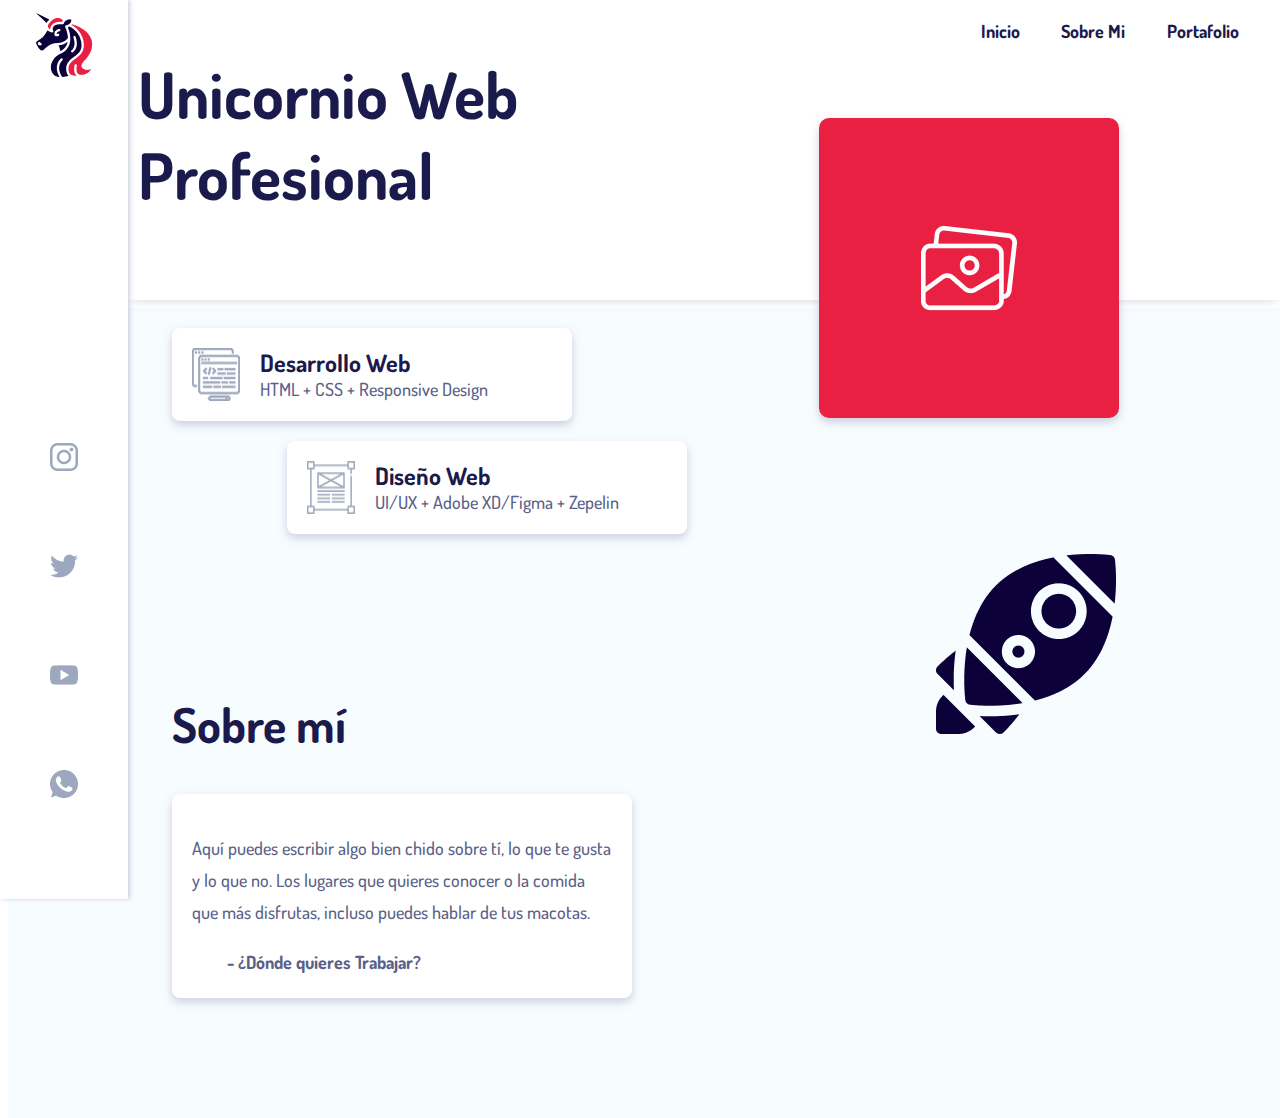
==== src/index.html @ ad5313eb "Major Advance, Header, SideBar and About Sections Done" ====
<!DOCTYPE html>
<html>
<head>
    <meta charset='utf-8'>
    <meta http-equiv='X-UA-Compatible' content='IE=edge'>
    <title>Unicornio Web Profesional</title>
    <meta name='viewport' content='width=device-width, initial-scale=1'>
    <link rel='stylesheet' type='text/css' media='screen' href='./css/index.css'>
    <script src='./js/index.js'></script>
    <link href="https://fonts.googleapis.com/css?family=Dosis:400,700&display=swap" rel="stylesheet">
	</head>
	<body>
				<div class="Sidebar-Container">
					<section class="Sidebar">
						<a href="#" class="Sidebar-Unicornio">
							<img src="./icons/unicorn.png" alt="Unicornio">
						</a>
						<div class="Sidebar-Social">
							<a href="https://instagram.com">
								<img src="./icons/instagram.png" alt="instagram">
							</a>
							<a href="https://twitter.com">
								<img src="./icons/twitter.png" alt="twitter">
							</a>
							<a href="https://youtube.com">
								<img src="./icons/youtube.png" alt="youtube">
							</a>
							<a href="https://whatsapp.com">
								<img src="./icons/whatsapp.png" alt="whatsapp">
							</a>
						</div>
					</section>
				</div>

			<header class="Hero-Container">
					<nav class="Hero-NavBar">
						<a href="#">Inicio</a>
						<a href="#About">Sobre Mi</a>
						<a href="#Portafolio">Portafolio</a>
					</nav>
					<h1 class="Hero-Title">Unicornio Web <br> Profesional</h1>
					<div class="Hero-Image-Container">
						<img src="./icons/image.png" alt="Image">
					</div>
			</header>
		<div class="UnderHero">
			<section class="Habilidades">
				<div class="Habilidades-Card Habilidades-Card-Desarrollo">
					<img src="./icons/development.png" alt="Desarrollo Web" class="Habilidades-Card-Image">
					<div>
						<h4 class="Habilidades-Card-Title">Desarrollo Web</h4>
						<p class="Habilidades-Card-Description">HTML + CSS + Responsive Design</p>
					</div>
				</div>
				<div class="Habilidades-Card Habilidades-Card-Diseño">
					<img src="./icons/design.png" alt="Diseño Web" class="Habilidades-Card-Image">
					<div>
						<h4 class="Habilidades-Card-Title">Diseño Web</h4>
						<p class="Habilidades-Card-Description">UI/UX + Adobe XD/Figma + Zepelin</p>
					</div>
				</div>
			</section>
			<img src="./icons/rocket.png" alt="cohete" class="Cohete">
			<section class="About">
				<h2 class="About-Title">Sobre mí</h2>
				<div class="About-Card">
					<p class="About-Card-Description">Aquí puedes escribir algo bien chido sobre tí, lo que te gusta y lo que no. Los
						lugares que quieres conocer o la
						comida que más disfrutas, incluso puedes hablar de tus macotas.</p>
					<strong class="About-Card-Question"> - ¿Dónde quieres Trabajar?</strong>
				</div>
			</section>
		</div>
	</body>
</html>
---- src/css/index.css ----
.Hero-Container{
	position: absolute;
	top: 0;
	left: 10%;
	width: 90%;
	height: 300px;
	box-shadow: 0px 4px 9px -4px rgba(157, 168, 190, 0.5);
	background: white;
	z-index: -2;
}


.Hero-NavBar{
	position: absolute;
	width: 300px;
	right: 20px;
	top: 20px;
	display: flex;
	justify-content: space-around;
}

.Hero-NavBar a {
	font-family: 'Dosis', 'sans-serif';
	font-style: normal;
	font-weight: bold;
	font-size: 18px;
	line-height: 23px;
	border: 25px;
	text-decoration: none;
	color: #1A1A4C;
}

.Hero-Title{
	font-family: 'Dosis', 'sans-serif';
	font-style: normal;
	font-weight: bold;
	font-size: 64px;
	line-height: 81px;
	color: #1A1A4C;
	width: fit-content;
	padding: 10px;
}

.Hero-Image-Container {
	background-color: #E92042;
	border-radius: 10px;
	height: 300px;
	width: 300px;
	text-align: center;
	box-shadow: 0px 4px 8px rgba(157, 168, 190, 0.5);
	position: relative;
	left: 60%;
	top: -150px;
	z-index: 1;
}

.Hero-Image-Container img {
	position: relative;
	top: 50%;
	transform: translateY(-50%);
}

.Sidebar{
	position: sticky;
	right: 0;
	display: flex;
	flex-direction: column;
	justify-content: space-between;
	box-shadow: 2px 0px 4px rgba(157, 168, 190, 0.5);
	height: 97%;
	padding-top: 10%;
	padding-bottom: 10%;
	background: white;
}

.Sidebar a{
	text-align: center;
}

.Sidebar-Unicornio{
}

.Sidebar-Container{
	position: fixed;
	top: 0;
	left: 0;
	width: 10%;
	height: 100%;
}

.Sidebar-Social{
	display: flex;
	flex-direction: column;
	height: 50%;
	justify-content: space-around;
	padding-bottom: 35%;
}

.UnderHero{
	position: relative;
	display: grid;
	top: 300px;
	background-color: #F7FCFF;
	width: fit-content;
	z-index: 0;
	width: 90.9%;
	padding: 0 0 0 9.8%;
	z-index: -3;
}

.Habilidades-Card{
	border-radius: 8px;
	position: relative;
	box-shadow: 0px 4px 8px rgba(157, 168, 190, 0.5);
	display: flex;
	margin: 20px;
	margin-left: 40px;
	padding: 20px;
	width: 360px;
	background-color: #FFFFFF;
}


.Habilidades-Card-Title{
	margin: 0;
	padding: 0 20px;
	font-family: Dosis;
	font-style: normal;
	font-weight: bold;
	font-size: 24px;
	line-height: 30px;
	color: #1A1A4C;
}

.Habilidades-Card-Description{
	margin: 0;
	padding: 0 20px;
	font-family: Dosis;
	font-style: normal;
	font-weight: 500;
	font-size: 18px;
	line-height: 23px;

	color: #596188;
}

.Habilidades-Card-Diseño{
	left: 10%;
}

.Cohete{
	width: 180px;
	margin-left: 70%
}

.About {
	width: 460px;
	margin: 20px;
	margin-left: 40px;
	position: relative;
	top: -100px;
}

.About-Title{
	font-family: Dosis;
	font-style: normal;
	font-weight: bold;
	font-size: 48px;
	color: #1A1A4C;
}

.About-Card{
	background: white;
	border-radius: 8px;
	box-shadow: 0px 4px 8px rgba(157, 168, 190, 0.5);
	padding: 20px;

}

.About-Card-Description{
	font-family: Dosis;
	font-style: normal;
	font-weight: 500;
	font-size: 18px;
	line-height: 32px;
	color: #596188;
}

.About-Card-Question{
	font-family: Dosis;
	font-style: normal;
	font-weight: bold;
	font-size: 18px;
	line-height: 32px;
	color: #596188;
	padding-left: 35px;
}
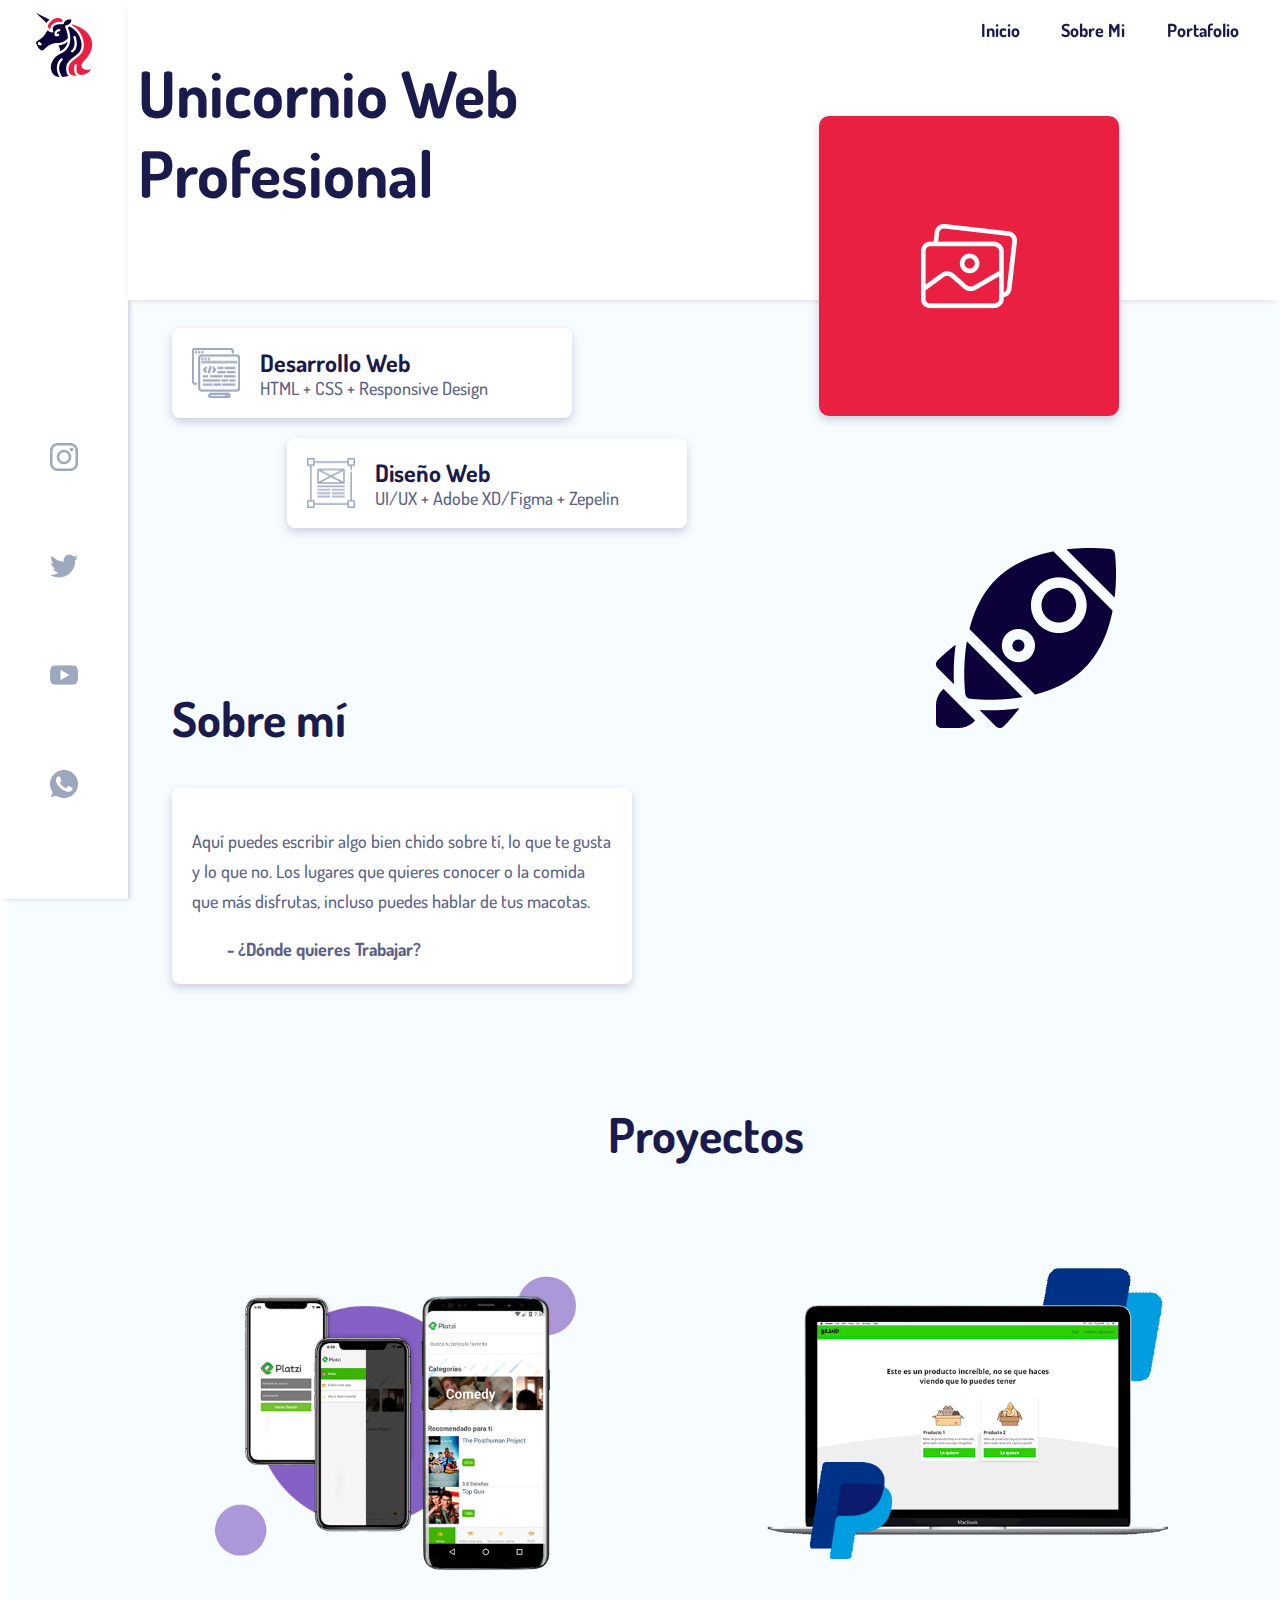
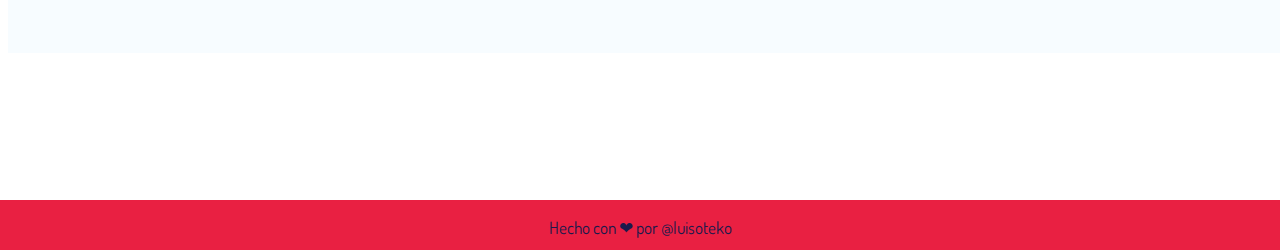
==== commit cb27830b: "Diseño Inicial Done" ====
--- a/src/index.html
+++ b/src/index.html
@@ -70,6 +70,20 @@
 					<strong class="About-Card-Question"> - ¿Dónde quieres Trabajar?</strong>
 				</div>
 			</section>
+			<section class="Proyects">
+				<h2 class="Proyects-Title">Proyectos</h2>
+				<div class="Proyects-Cards-Container">
+					<div class="Proyects-Card">
+						<img src="./icons/Proyecto-React-Navigation3.webp" alt="Proyecto React Navigation" class="Proyects-Card-Image">
+					</div>
+					<div class="Proyects-Card">
+						<img src="./icons/imagen-proyecto-desarrollo-web.webp" alt="Proyecto Desarrollo Web" class="Proyects-Card-Image">
+					</div>
+				</div>
+			</section>
 		</div>
+		<footer>
+			<p>Hecho con ❤ por <a href="https://twitter.com/luisoteko">@luisoteko</a></p>
+		</footer>
 	</body>
 </html>--- a/src/css/index.css
+++ b/src/css/index.css
@@ -6,7 +6,7 @@
 	height: 300px;
 	box-shadow: 0px 4px 9px -4px rgba(157, 168, 190, 0.5);
 	background: white;
-	z-index: -2;
+	z-index: 1;
 }
 
 
@@ -24,7 +24,7 @@
 	font-style: normal;
 	font-weight: bold;
 	font-size: 18px;
-	line-height: 23px;
+	line-height: 20px;
 	border: 25px;
 	text-decoration: none;
 	color: #1A1A4C;
@@ -35,7 +35,7 @@
 	font-style: normal;
 	font-weight: bold;
 	font-size: 64px;
-	line-height: 81px;
+	line-height: 80px;
 	color: #1A1A4C;
 	width: fit-content;
 	padding: 10px;
@@ -51,7 +51,7 @@
 	position: relative;
 	left: 60%;
 	top: -150px;
-	z-index: 1;
+	z-index: 4;
 }
 
 .Hero-Image-Container img {
@@ -102,10 +102,9 @@
 	top: 300px;
 	background-color: #F7FCFF;
 	width: fit-content;
-	z-index: 0;
 	width: 90.9%;
 	padding: 0 0 0 9.8%;
-	z-index: -3;
+	z-index: -1;
 }
 
 .Habilidades-Card{
@@ -139,7 +138,7 @@
 	font-style: normal;
 	font-weight: 500;
 	font-size: 18px;
-	line-height: 23px;
+	line-height: 20px;
 
 	color: #596188;
 }
@@ -182,7 +181,7 @@
 	font-style: normal;
 	font-weight: 500;
 	font-size: 18px;
-	line-height: 32px;
+	line-height: 30px;
 	color: #596188;
 }
 
@@ -191,7 +190,52 @@
 	font-style: normal;
 	font-weight: bold;
 	font-size: 18px;
-	line-height: 32px;
+	line-height: 30px;
 	color: #596188;
 	padding-left: 35px;
+}
+
+.Proyects-Cards-Container{
+	display: grid;
+	grid-template-columns: 49% 49%;
+}
+
+.Proyects-Title {
+	font-family: Dosis;
+	font-style: normal;
+	font-weight: bold;
+	font-size: 48px;
+	line-height: 60px;
+	text-align: center;
+	color: #1A1A4C;
+	margin-top: 0;
+}
+.Proyects-Card{
+	border-radius: 8px;
+	padding: 40px;
+	padding-left: 60px;
+	width: 75%;
+}
+
+.Proyects-Card-Image{
+	width: 100%;
+}
+
+footer{
+	position: absolute;
+	bottom: -950px;
+	background-color: #E92042;
+	text-align: center;
+	width: 100%;
+	height: 50px;
+	color: #1A1A4C;
+	left: 0;
+	font-family: Dosis;
+	font-style: normal;
+	font-weight: normal;
+	font-size: 17px;
+}
+footer a{
+	text-decoration: none;
+	color: #1A1A4C;
 }